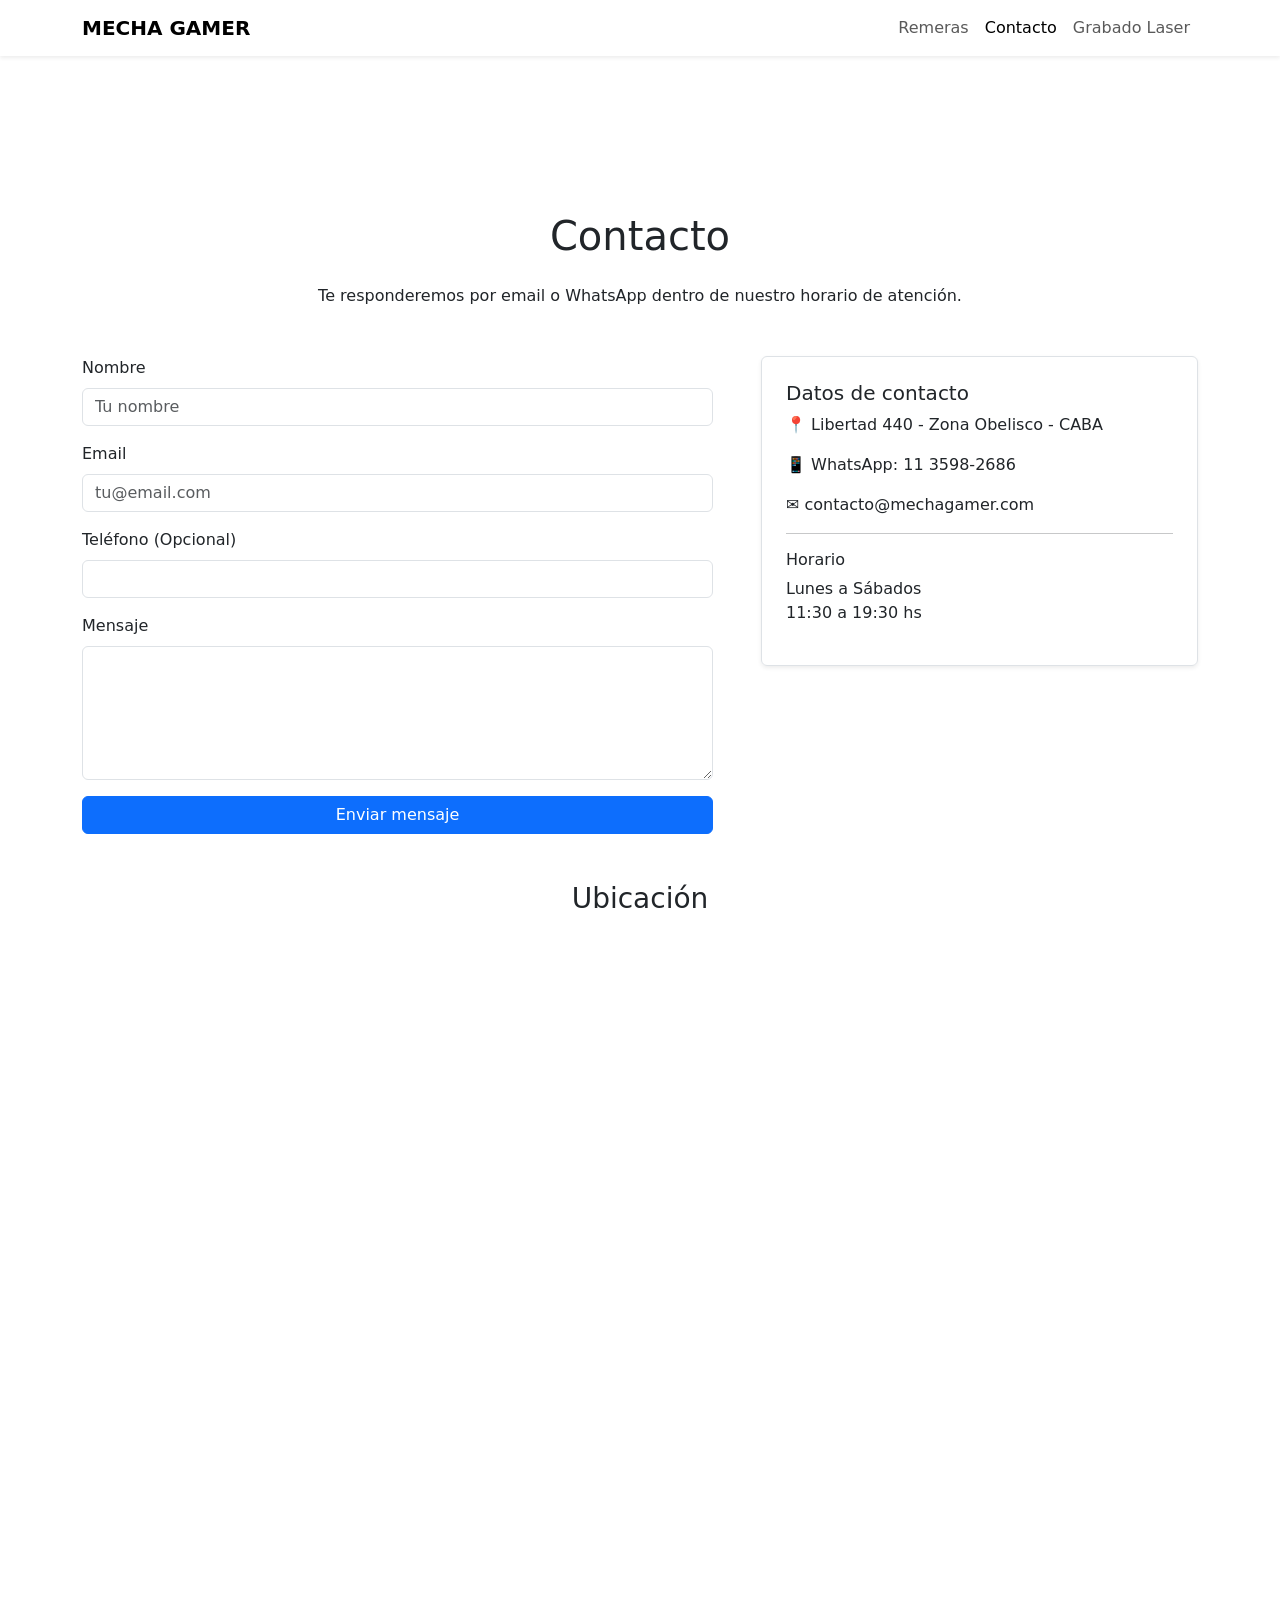
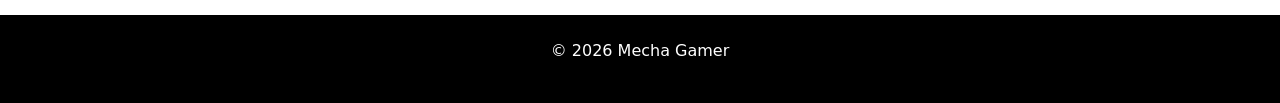
==== Tienda Gamer/pages/contacto.html @ c8c28bb8 "Primer commit - tienda TDV funcional" ====
<!DOCTYPE html>
<html lang="es">

<head>
    <meta charset="UTF-8">
    <meta name="viewport" content="width=device-width, initial-scale=1">
    <title>Contacto | Mecha Gamer</title>

    <link href="https://cdn.jsdelivr.net/npm/bootstrap@5.3.2/dist/css/bootstrap.min.css" rel="stylesheet">
    <link rel="stylesheet" href="../styles.css">
</head>

<body>

    <!-- ================= TOP BAR ================= -->
    <div class="top-bar">
        <div class="scroll-text">
            🚚 Envíos a todo el país por Vía Cargo $13.000 • 
            🏬 Retiros en Libertad 440 – Zona Obelisco • 
            👕 Promo Remeras 2x$40.000
        </div>
    </div>

    <!-- ================= NAVBAR ================= -->
    <nav id="mainNav" class="navbar navbar-expand-lg fixed-top bg-white shadow-sm">
        <div class="container">

            <a class="navbar-brand fw-bold" href="../index.html">MECHA GAMER</a>

            <button class="navbar-toggler" data-bs-toggle="collapse" data-bs-target="#menu">
                <span class="navbar-toggler-icon"></span>
            </button>

            <div class="collapse navbar-collapse" id="menu">
                <ul class="navbar-nav ms-auto">
                    <li class="nav-item"><a class="nav-link" href="./prodcutos.html">Remeras</a></li>
                    <li class="nav-item"><a class="nav-link active" href="./contacto.html">Contacto</a></li>
                    <li class="nav-item"><a class="nav-link" href="./Grabado.html">Grabado Laser</a></li>
                </ul>
            </div>

        </div>
    </nav>

    <!-- ESPACIO SUPERIOR -->
    <div style="height:140px;"></div>

    <!-- ================= CONTACTO ================= -->
    <section class="container py-5">

        <h1 class="text-center mb-4">Contacto</h1>

        <p class="text-center mb-5">
            Te responderemos por email o WhatsApp dentro de nuestro horario de atención.
        </p>

        <div class="row g-5">

            <!-- FORMULARIO -->
            <div class="col-lg-7">

                <form>
                    <div class="mb-3">
                        <label class="form-label">Nombre</label>
                        <input type="text" class="form-control" placeholder="Tu nombre">
                    </div>

                    <div class="mb-3">
                        <label class="form-label">Email</label>
                        <input type="email" class="form-control" placeholder="tu@email.com">
                    </div>

                    <div class="mb-3">
                        <label class="form-label">Teléfono (Opcional)</label>
                        <input type="tel" class="form-control">
                    </div>

                    <div class="mb-3">
                        <label class="form-label">Mensaje</label>
                        <textarea class="form-control" rows="5"></textarea>
                    </div>

                    <button class="btn btn-primary w-100">
                        Enviar mensaje
                    </button>
                </form>

            </div>

            <!-- DATOS CONTACTO -->
            <div class="col-lg-5">

                <div class="contact-box p-4 shadow-sm border rounded">

                    <h5>Datos de contacto</h5>

                    <p>📍 Libertad 440 - Zona Obelisco - CABA</p>
                    <p>📱 WhatsApp: 11 3598-2686</p>
                    <p>✉️ contacto@mechagamer.com</p>

                    <hr>

                    <h6>Horario</h6>
                    <p>
                        Lunes a Sábados<br>
                        11:30 a 19:30 hs
                    </p>

                </div>

            </div>

        </div>

    </section>

    <!-- ================= MAPA ================= -->
    <section class="container pb-5">

        <h3 class="text-center mb-4">Ubicación</h3>

        <div class="ratio ratio-16x9">
            <iframe
                src="https://maps.google.com/maps?q=Libertad%20440%20Buenos%20Aires&t=&z=15&ie=UTF8&iwloc=&output=embed"
                loading="lazy">
            </iframe>
        </div>

    </section>

    <!-- ================= FOOTER ================= -->
    <footer class="text-center py-4 bg-black text-white">
        <p>© 2026 Mecha Gamer</p>
    </footer>

    <!-- Bootstrap -->
    <script src="https://cdn.jsdelivr.net/npm/bootstrap@5.3.2/dist/js/bootstrap.bundle.min.js"></script>

    <!-- Sticky navbar -->
    <script>
        document.addEventListener("DOMContentLoaded", function () {
            const nav = document.getElementById("mainNav");

            window.addEventListener("scroll", function () {
                if (window.scrollY > 80) {
                    nav.classList.add("scrolled");
                } else {
                    nav.classList.remove("scrolled");
                }
            });
        });
    </script>

</body>
</html>
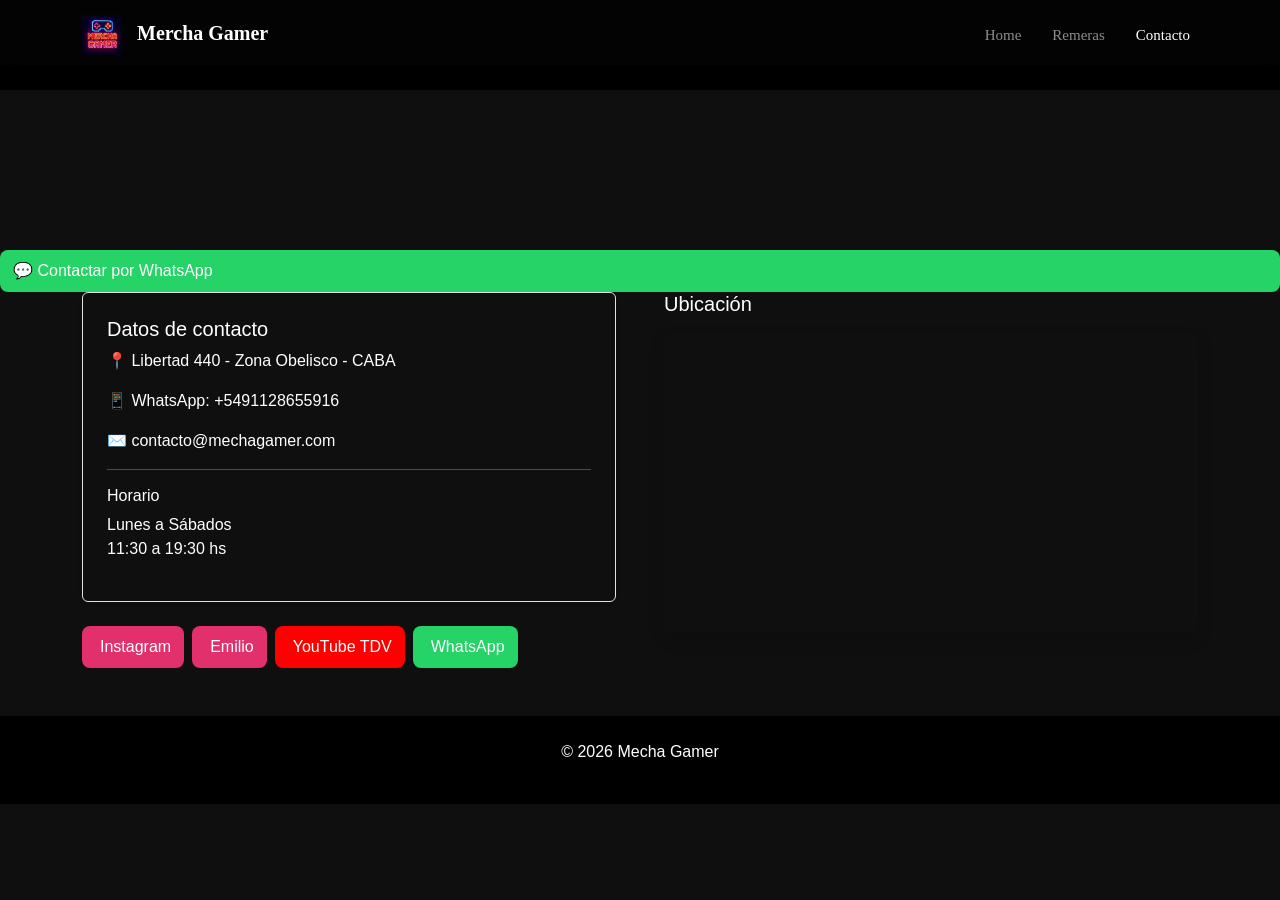
==== commit 42a16ce3: "primer avance web" ====
--- a/Tienda Gamer/pages/contacto.html
+++ b/Tienda Gamer/pages/contacto.html
@@ -6,8 +6,9 @@
     <meta name="viewport" content="width=device-width, initial-scale=1">
     <title>Contacto | Mecha Gamer</title>
 
+    <link href="https://fonts.googleapis.com/css2?family=Bungee&display=swap" rel="stylesheet">
     <link href="https://cdn.jsdelivr.net/npm/bootstrap@5.3.2/dist/css/bootstrap.min.css" rel="stylesheet">
-    <link rel="stylesheet" href="../styles.css">
+    <link rel="stylesheet" href="../CSS/styles.css">
 </head>
 
 <body>
@@ -22,111 +23,100 @@
     </div>
 
     <!-- ================= NAVBAR ================= -->
-    <nav id="mainNav" class="navbar navbar-expand-lg fixed-top bg-white shadow-sm">
+    <nav class="navbar navbar-expand-lg fixed-top navbar-dark">
         <div class="container">
+            <a class="navbar-brand fw-bold" href="../index.html">
+                <img src="../IMG/logo.jpg" alt="Logo Mecha Gamer" style="height:40px; margin-right:10px;">
+                Mercha Gamer
+            </a>
 
-            <a class="navbar-brand fw-bold" href="../index.html">MECHA GAMER</a>
-
-            <button class="navbar-toggler" data-bs-toggle="collapse" data-bs-target="#menu">
+            <button class="navbar-toggler" type="button" data-bs-toggle="collapse" data-bs-target="#navbarContent">
                 <span class="navbar-toggler-icon"></span>
             </button>
 
-            <div class="collapse navbar-collapse" id="menu">
+            <div class="collapse navbar-collapse" id="navbarContent">
                 <ul class="navbar-nav ms-auto">
-                    <li class="nav-item"><a class="nav-link" href="./prodcutos.html">Remeras</a></li>
-                    <li class="nav-item"><a class="nav-link active" href="./contacto.html">Contacto</a></li>
-                    <li class="nav-item"><a class="nav-link" href="./Grabado.html">Grabado Laser</a></li>
+                    <li class="nav-item"><a class="nav-link" href="../index.html">Home</a></li>
+                    <li class="nav-item"><a class="nav-link" href="productos.html">Remeras</a></li>
+                    <li class="nav-item"><a class="nav-link active" href="contacto.html">Contacto</a></li>
                 </ul>
             </div>
-
         </div>
     </nav>
 
     <!-- ESPACIO SUPERIOR -->
     <div style="height:140px;"></div>
 
+    <a href="https://wa.me/5491128655916" class="btn btn-wpp w-100">
+    💬 Contactar por WhatsApp
+</a>
+
     <!-- ================= CONTACTO ================= -->
-    <section class="container py-5">
+    <section class="container pb-5">
 
-        <h1 class="text-center mb-4">Contacto</h1>
+    <div class="row g-5 align-items-start">
 
-        <p class="text-center mb-5">
-            Te responderemos por email o WhatsApp dentro de nuestro horario de atención.
-        </p>
+        <!-- 🔹 IZQUIERDA: INFO + REDES -->
+        <div class="col-lg-6">
 
-        <div class="row g-5">
+            <div class="contact-box p-4 shadow-sm border rounded mb-4">
 
-            <!-- FORMULARIO -->
-            <div class="col-lg-7">
+                <h5>Datos de contacto</h5>
 
-                <form>
-                    <div class="mb-3">
-                        <label class="form-label">Nombre</label>
-                        <input type="text" class="form-control" placeholder="Tu nombre">
-                    </div>
+                <p>📍 Libertad 440 - Zona Obelisco - CABA</p>
+                <p>📱 WhatsApp: +5491128655916</p>
+                <p>✉️ contacto@mechagamer.com</p>
 
-                    <div class="mb-3">
-                        <label class="form-label">Email</label>
-                        <input type="email" class="form-control" placeholder="tu@email.com">
-                    </div>
+                <hr>
 
-                    <div class="mb-3">
-                        <label class="form-label">Teléfono (Opcional)</label>
-                        <input type="tel" class="form-control">
-                    </div>
-
-                    <div class="mb-3">
-                        <label class="form-label">Mensaje</label>
-                        <textarea class="form-control" rows="5"></textarea>
-                    </div>
-
-                    <button class="btn btn-primary w-100">
-                        Enviar mensaje
-                    </button>
-                </form>
-
+                <h6>Horario</h6>
+                <p>
+                    Lunes a Sábados<br>
+                    11:30 a 19:30 hs
+                </p>
             </div>
 
-            <!-- DATOS CONTACTO -->
-            <div class="col-lg-5">
+            
 
-                <div class="contact-box p-4 shadow-sm border rounded">
+            <!-- 🔥 REDES -->
+            <div class="d-flex gap-2 flex-wrap">
+                <a href="https://www.instagram.com/merchagamer/?hl=es" class="btn btn-instagram" target="_blank">
+                    <i class="fab fa-instagram" style="margin-right:5px;"></i> Instagram
+                </a>
 
-                    <h5>Datos de contacto</h5>
+                <a href="https://www.instagram.com/emiliostandup/?hl=es" class="btn btn-instagram" target="_blank">
+                    <i class="fab fa-instagram" style="margin-right:5px;"></i> Emilio
+                </a>
 
-                    <p>📍 Libertad 440 - Zona Obelisco - CABA</p>
-                    <p>📱 WhatsApp: 11 3598-2686</p>
-                    <p>✉️ contacto@mechagamer.com</p>
+                <a href="https://www.youtube.com/@TiempodeVideojuegos" class="btn btn-youtube" target="_blank">
+                    <i class="fab fa-youtube" style="margin-right:5px;"></i> YouTube TDV
+                </a>
 
-                    <hr>
-
-                    <h6>Horario</h6>
-                    <p>
-                        Lunes a Sábados<br>
-                        11:30 a 19:30 hs
-                    </p>
-
-                </div>
-
+                <a href="https://wa.me/5491128655916" class="btn btn-wpp" target="_blank">
+                    <i class="fab fa-whatsapp" style="margin-right:5px;"></i> WhatsApp
+                </a>
             </div>
 
         </div>
 
-    </section>
+        <!-- 🔹 DERECHA: MAPA -->
+        <div class="col-lg-6">
 
-    <!-- ================= MAPA ================= -->
-    <section class="container pb-5">
+            <h5 class="mb-3 text-center text-lg-start">Ubicación</h5>
 
-        <h3 class="text-center mb-4">Ubicación</h3>
+            <div class="ratio ratio-16x9 shadow rounded">
+                <iframe
+                    src="https://maps.google.com/maps?q=Libertad%20440%20Buenos%20Aires&t=&z=15&ie=UTF8&iwloc=&output=embed"
+                    loading="lazy">
+                </iframe>
+            </div>
 
-        <div class="ratio ratio-16x9">
-            <iframe
-                src="https://maps.google.com/maps?q=Libertad%20440%20Buenos%20Aires&t=&z=15&ie=UTF8&iwloc=&output=embed"
-                loading="lazy">
-            </iframe>
         </div>
 
-    </section>
+    </div>
+
+</section>
+
 
     <!-- ================= FOOTER ================= -->
     <footer class="text-center py-4 bg-black text-white">
@@ -136,20 +126,7 @@
     <!-- Bootstrap -->
     <script src="https://cdn.jsdelivr.net/npm/bootstrap@5.3.2/dist/js/bootstrap.bundle.min.js"></script>
 
-    <!-- Sticky navbar -->
-    <script>
-        document.addEventListener("DOMContentLoaded", function () {
-            const nav = document.getElementById("mainNav");
-
-            window.addEventListener("scroll", function () {
-                if (window.scrollY > 80) {
-                    nav.classList.add("scrolled");
-                } else {
-                    nav.classList.remove("scrolled");
-                }
-            });
-        });
-    </script>
+    
 
 </body>
 </html>
--- a/Tienda Gamer/CSS/styles.css
+++ b/Tienda Gamer/CSS/styles.css
@@ -0,0 +1,447 @@
+/* ================= RESET ================= */
+* {
+    margin: 0;
+    padding: 0;
+    box-sizing: border-box;
+}
+
+body {
+    font-family: Arial, Helvetica, sans-serif;
+    display: flex;
+    flex-direction: column;
+    background: #0f0f0f;
+    color: white;
+    padding-top: 110px;
+}
+
+/* ================= NAVBAR ================= */
+.navbar {
+    background-color: rgba(0, 0, 0, 0.8);
+    height: 70px;
+    padding: 0 30px;
+    backdrop-filter: blur(10px);
+    font-family: "bungee";
+}
+
+.navbar .nav-link {
+    font-size: 15px;
+    transition: 0.2s;
+}
+
+.navbar .nav-link:hover {
+    color: #ccc;
+}
+
+.navbar-brand img {
+    height: 40px;
+}
+
+.navbar-nav {
+    text-align: left;
+    gap: 15px;
+    padding-left: 5%;
+}
+
+.navbar-collapse {
+    transition: all 0.3s ease;
+}
+
+@media (max-width: 991px) {
+    .navbar-collapse {
+        position: absolute;
+        top: 70px;
+        left: 0;
+        width: 100%;
+        background-color: black;
+        padding: 20px 0;
+        z-index: 999;
+        transform: translateY(-10px);
+        opacity: 0;
+        pointer-events: none;
+        transition: all 0.35s cubic-bezier(0.22, 1, 0.36, 1);
+    }
+    .navbar-collapse.show {
+        transform: translateY(0);
+        opacity: 1;
+        pointer-events: auto;
+    }
+}
+
+/* ================= TOP BAR ================= */
+.top-bar {
+    background: rgba(0, 0, 0, 1);
+    color: #fff;
+    position: fixed;
+    top: 65px;
+    width: 100%;
+    height: 25px;
+    display: flex;
+    align-items: center;
+    overflow: hidden;
+    white-space: nowrap;
+    z-index: 9999;
+    transition: transform 0.3s ease, opacity 0.3s ease;
+}
+
+.top-bar.hidden {
+    transform: translateY(-150%);
+    opacity: 0;
+}
+
+.scroll-text {
+    display: inline-block;
+    padding-left: 100%;
+    animation: scroll 15s linear infinite;
+}
+
+@keyframes scroll {
+    0% { transform: translateX(100%); }
+    100% { transform: translateX(-100%); }
+}
+
+/* ================= TITULOS ================= */
+.titulo-seccion {
+    font-size: 2.2rem;
+    font-weight: 600;
+    margin-bottom: 10px;
+}
+
+.descripcion-seccion {
+    max-width: 600px;
+    margin: 0 auto;
+    color: #bbb;
+    font-size: 0.95rem;
+    line-height: 1.6;
+}
+
+.descripcion-seccion strong {
+    color: #00ff88;
+}
+
+.mini-tag {
+    color: #00ff88;
+    font-size: 0.75rem;
+    letter-spacing: 2px;
+    margin-bottom: 10px;
+    opacity: 0.8;
+}
+
+/* ================= PRODUCTOS ================= */
+.productos-container {
+    padding: 40px 20px;
+}
+
+/* ================= CARD PRODUCTO ================= */
+.card {
+    background: #141414;
+    border-radius: 14px;
+    overflow: hidden;
+    border: 1px solid rgba(0,255,136,0.1);
+    transition: 0.2s;
+}
+
+.card:hover {
+    box-shadow: 0 0 25px rgba(0,255,136,0.25);
+    transform: translateY(-5px);
+}
+
+.card img {
+    width: 100%;
+    height: 240px;
+    object-fit: cover;
+}
+
+.card-body {
+    padding: 18px;
+    display: flex;
+    flex-direction: column;
+    justify-content: space-between;
+}
+
+.card h5 {
+    font-size: 1.2rem;
+    margin-bottom: 8px;
+    color: white;
+}
+
+.product-price {
+    font-size: 1.2rem;
+    font-weight: 700;
+    color: #00ff88;
+    margin-bottom: 15px;
+}
+
+/* ================= DROPDOWN TALLES ================= */
+.dropdown-toggle {
+    background-color: transparent;
+    border: 1px solid #333;
+    color: #ddd;
+    font-weight: 500;
+    transition: 0.2s;
+}
+
+.dropdown-toggle:hover {
+    background-color: #fff;
+    color: #000;
+}
+
+.dropdown-menu {
+    background-color: #111;
+    border: 1px solid #00ff88;
+}
+
+.dropdown-menu li {
+    color: white;
+    font-weight: 500;
+}
+
+.count {
+    font-weight: bold;
+    min-width: 20px;
+    display: inline-block;
+    text-align: center;
+}
+
+/* ================= MINI CARRITO FLOTANTE ARRIBA ================= */
+#miniCarrito {
+    position: fixed;
+    top: 80px; /* debajo del top-bar */
+    right: 20px;
+    z-index: 9999;
+    width: 60px;
+    height: 60px;
+    background: #00ff88;
+    color: black;
+    font-family: 'Cinzel', serif;
+    font-weight: bold;
+    display: flex;
+    align-items: center;
+    justify-content: center;
+    border-radius: 50%;
+    font-size: 28px;
+    cursor: pointer;
+    box-shadow: 0 5px 15px rgba(0,0,0,0.3);
+    transition: transform 0.2s, box-shadow 0.2s;
+}
+
+#miniCarrito:hover {
+    transform: scale(1.15);
+    box-shadow: 0 8px 20px rgba(0,0,0,0.5);
+}
+
+#contadorCarrito {
+    position: absolute;
+    top: -8px;
+    right: -8px;
+    background: red;
+    color: white;
+    width: 20px;
+    height: 20px;
+    font-size: 12px;
+    font-weight: bold;
+    display: flex;
+    align-items: center;
+    justify-content: center;
+    border-radius: 50%;
+    border: 1px solid #fff;
+}
+
+/* ================= PANEL CARRO ================= */
+.panel-carrito {
+    position: fixed;
+    top: 70px; /* debajo del top-bar */
+    right: -400px;
+    width: 400px;
+    height: calc(100% - 70px);
+    background: #111;
+    box-shadow: -8px 0 25px rgba(0,255,136,0.3);
+    padding: 20px;
+    z-index: 9998;
+    transition: right 0.35s ease;
+    display: flex;
+    flex-direction: column;
+    font-family: 'Cinzel', serif;
+}
+
+.panel-carrito.activo {
+    right: 0;
+}
+
+.panel-header {
+    display: flex;
+    justify-content: space-between;
+    align-items: center;
+    margin-bottom: 20px;
+    border-bottom: 1px solid rgba(0,255,136,0.3);
+    padding-bottom: 10px;
+}
+
+.panel-header h5 {
+    margin: 0;
+    color: #00ff88;
+    font-size: 20px;
+}
+
+#contenidoCarrito {
+    flex: 1;
+    overflow-y: auto;
+    padding-right: 5px;
+}
+
+.item-carrito {
+    display: flex;
+    gap: 12px;
+    align-items: center;
+    background: #1a1a1a;
+    padding: 10px;
+    border-radius: 10px;
+    margin-bottom: 10px;
+    transition: 0.2s;
+}
+
+.item-carrito:hover {
+    background: #222;
+}
+
+.item-carrito img {
+    width: 60px;
+    height: 60px;
+    object-fit: cover;
+    border-radius: 8px;
+}
+
+.item-info {
+    flex: 1;
+}
+
+.item-info strong {
+    display: block;
+    font-size: 14px;
+    color: #00ff88;
+}
+
+.item-info small {
+    color: #aaa;
+    font-size: 12px;
+}
+
+.controles {
+    display: flex;
+    align-items: center;
+    gap: 5px;
+}
+
+.controles button {
+    background: #333;
+    border: none;
+    color: white;
+    padding: 5px 10px;
+    border-radius: 5px;
+    cursor: pointer;
+}
+
+.controles span {
+    min-width: 20px;
+    text-align: center;
+}
+
+.btn-eliminar {
+    background: transparent;
+    border: none;
+    color: #ff4d4d;
+    font-size: 18px;
+    cursor: pointer;
+    transition: 0.2s;
+}
+
+.btn-eliminar:hover {
+    transform: scale(1.2);
+}
+
+.total-carrito {
+    margin-top: 15px;
+    padding-top: 10px;
+    border-top: 1px solid rgba(0,255,136,0.3);
+    font-size: 16px;
+    font-weight: bold;
+    text-align: right;
+    color: #00ff88;
+}
+
+/*-----------------------------botton wpp----------------------*/
+.btn-whatsapp {
+  display: inline-flex;
+  align-items: center;
+  gap: 6px;
+  background-color: #25D366;
+  color:white; 
+  font-weight: 600;
+  font-family: 'Arial', sans-serif;
+  padding: 8px 14px;
+  border-radius: 6px;
+  text-decoration: none;
+  transition: background-color 0.2s;
+}
+
+.btn-whatsapp:hover {
+  background-color: #1ebe57;
+}
+
+.btn-whatsapp i {
+  font-size: 18px; 
+}
+
+
+/* ================= ANIMACIONES ================= */
+.bounce {
+    animation: bounce 0.3s ease;
+}
+
+@keyframes bounce {
+    0% { transform: scale(1); }
+    50% { transform: scale(1.15); }
+    100% { transform: scale(1); }
+}
+/*=========================botones de contacto======================*/
+.btn-instagram {
+    background-color: #E1306C;
+    color: white;
+    border-radius: 8px;
+    padding: 8px 12px;
+    display: flex;
+    align-items: center;
+    text-decoration: none;
+}
+
+.btn-youtube {
+    background-color: #FF0000;
+    color: white;
+    border-radius: 8px;
+    padding: 8px 12px;
+    display: flex;
+    align-items: center;
+    text-decoration: none;
+}
+
+.btn-wpp {
+    background-color: #25D366;
+    color: white;
+    border-radius: 8px;
+    padding: 8px 12px;
+    display: flex;
+    align-items: center;
+    text-decoration: none;
+}
+
+.btn-instagram:hover,
+.btn-youtube:hover,
+.btn-wpp:hover {
+    opacity: 0.85;
+}
+/* ================= FOOTER ================= */
+.footer {
+    margin-top: auto;
+    background: #000;
+    padding: 20px;
+    text-align: center;
+}
